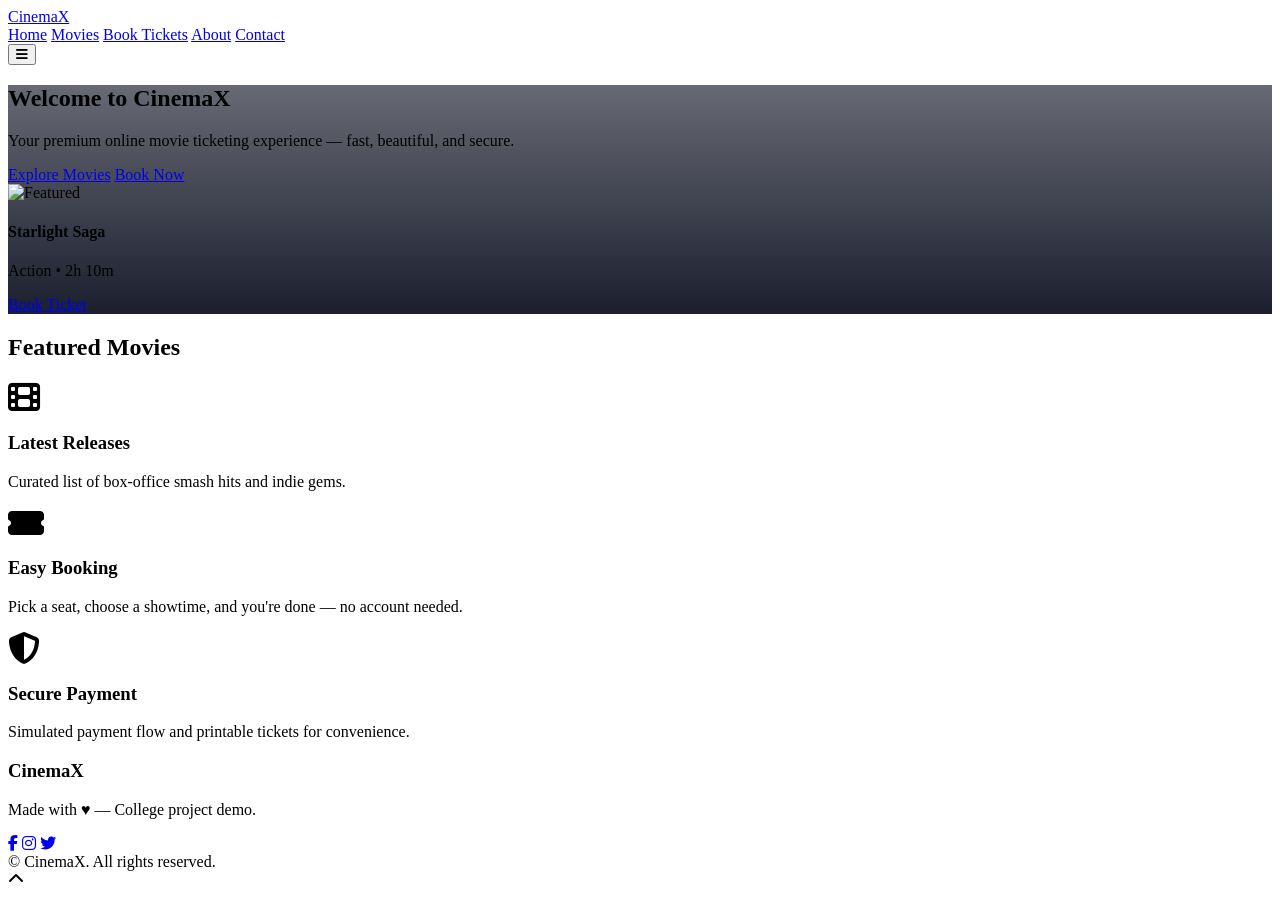
==== index.html @ 313be4de "Add initial HTML structure for CinemaX homepage" ====
<!doctype html>
<html lang="en">
<head>
  <meta charset="utf-8" />
  <meta name="viewport" content="width=device-width,initial-scale=1" />
  <title>CinemaX - Home</title>
  <link href="https://fonts.googleapis.com/css2?family=Poppins:wght@300;400;600;700&display=swap" rel="stylesheet">
  <link rel="stylesheet" href="https://cdnjs.cloudflare.com/ajax/libs/font-awesome/6.4.0/css/all.min.css">
  <link rel="stylesheet" href="css/style.css">
</head>
<body id="home">
  <header class="nav-wrap">
    <div class="container nav">
      <a class="logo" href="index.html">CinemaX</a>
      <nav id="main-nav" class="nav-links">
        <a href="index.html">Home</a>
        <a href="movies.html">Movies</a>
        <a href="booking.html">Book Tickets</a>
        <a href="about.html">About</a>
        <a href="contact.html">Contact</a>
      </nav>
      <button id="nav-toggle" class="nav-toggle"><i class="fa fa-bars"></i></button>
    </div>
  </header>

  <main>
    <section class="hero" style="background-image: linear-gradient(180deg, rgba(2,6,23,0.6), rgba(2,6,23,0.9)), url('images/cinema-bg.jpg');">
      <div class="container hero-inner">
        <div class="hero-text">
          <h1>Welcome to CinemaX</h1>
          <p>Your premium online movie ticketing experience — fast, beautiful, and secure.</p>
          <div class="hero-cta">
            <a class="btn btn-gradient" href="movies.html">Explore Movies</a>
            <a class="btn btn-outline" href="booking.html">Book Now</a>
          </div>
        </div>
        <div class="hero-featured">
          <div class="featured-card glass">
            <img src="images/movie1.svg" alt="Featured" />
            <div class="card-info">
              <h4>Starlight Saga</h4>
              <p class="muted">Action • 2h 10m</p>
              <a class="btn small" href="booking.html?movieId=1">Book Ticket</a>
            </div>
          </div>
        </div>
      </div>
    </section>

    <section class="container featured-movies" id="featured">
      <h2>Featured Movies</h2>
      <div class="grid" id="home-movies">
        <!-- JS will render a few featured cards -->
      </div>
    </section>

    <section class="container extras">
      <div class="grid-3">
        <div class="feature glass">
          <i class="fa fa-film fa-2x"></i>
          <h3>Latest Releases</h3>
          <p>Curated list of box-office smash hits and indie gems.</p>
        </div>
        <div class="feature glass">
          <i class="fa fa-ticket-alt fa-2x"></i>
          <h3>Easy Booking</h3>
          <p>Pick a seat, choose a showtime, and you're done — no account needed.</p>
        </div>
        <div class="feature glass">
          <i class="fa fa-shield-alt fa-2x"></i>
          <h3>Secure Payment</h3>
          <p>Simulated payment flow and printable tickets for convenience.</p>
        </div>
      </div>
    </section>
  </main>

  <footer class="footer">
    <div class="container foot-inner">
      <div>
        <h3>CinemaX</h3>
        <p class="muted">Made with ♥ — College project demo.</p>
      </div>
      <div class="socials">
        <a href="#"><i class="fab fa-facebook-f"></i></a>
        <a href="#"><i class="fab fa-instagram"></i></a>
        <a href="#"><i class="fab fa-twitter"></i></a>
      </div>
    </div>
    <div class="copyright">© <span id="year"></span> CinemaX. All rights reserved.</div>
    <a id="backTop" class="back-top" title="Back to top"><i class="fa fa-chevron-up"></i></a>
  </footer>

  <script src="js/script.js"></script>
</body>
</html>
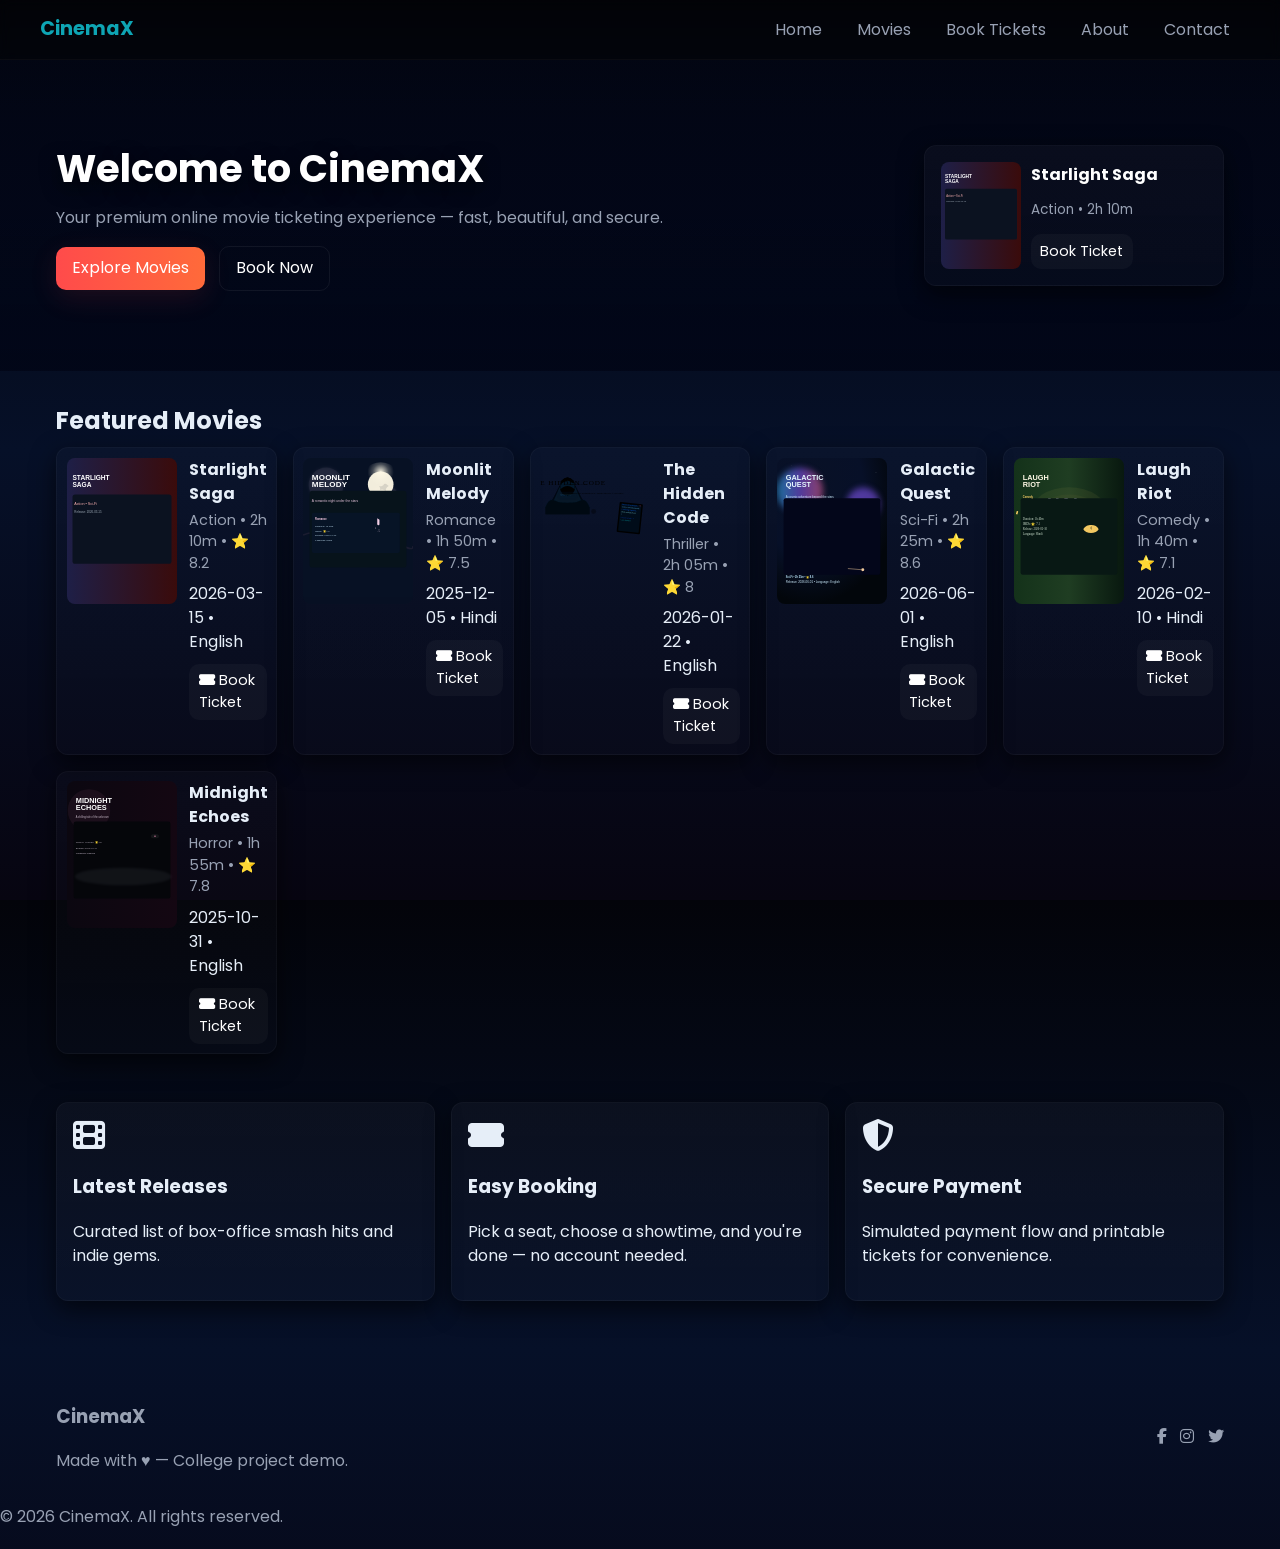
==== commit c90e840e: "Fix link to movie page in index.html" ====
--- a/index.html
+++ b/index.html
@@ -30,7 +30,7 @@
           <h1>Welcome to CinemaX</h1>
           <p>Your premium online movie ticketing experience — fast, beautiful, and secure.</p>
           <div class="hero-cta">
-            <a class="btn btn-gradient" href="movies.html">Explore Movies</a>
+            <a class="btn btn-gradient" href="movie.html">Explore Movies</a>
             <a class="btn btn-outline" href="booking.html">Book Now</a>
           </div>
         </div>
--- a/css/style.css
+++ b/css/style.css
@@ -0,0 +1,141 @@
+
+
+/* style.css - CinemaX
+   Modern, responsive dark cinema theme
+   Well-commented and organized for a college project.
+*/
+
+:root{
+  --bg:#05060a;
+  --card:#0f1724;
+  --muted:#98a1b3;
+  --accent1:#ff3b3b; /* red */
+  --accent2:#0ea5b4; /* teal */
+  --glass: rgba(255,255,255,0.04);
+  --glass-2: rgba(255,255,255,0.02);
+  --shadow: 0 8px 24px rgba(0,0,0,0.6);
+  --green:#28a745;
+  --blue:#007bff;
+  --red:#dc3545;
+  --max-width:1200px;
+  font-family: 'Poppins', sans-serif;
+}
+
+*{box-sizing:border-box}
+html,body{height:100%}
+body{
+  margin:0;
+  background:linear-gradient(180deg,#03040a 0%, #061028 50%, #070511 100%);
+  color:#e6eef8;
+  -webkit-font-smoothing:antialiased;
+  -moz-osx-font-smoothing:grayscale;
+  line-height:1.5;
+}
+
+/* Utility containers */
+.container{
+  max-width:var(--max-width);
+  margin:0 auto;
+  padding:1rem;
+}
+
+/* Navigation */
+.nav-wrap{position:sticky;top:0;z-index:60;background:linear-gradient(180deg, rgba(0,0,0,0.25), rgba(0,0,0,0.15));backdrop-filter: blur(6px);border-bottom:1px solid rgba(255,255,255,0.03)}
+.nav{display:flex;align-items:center;justify-content:space-between;padding:0.75rem 0}
+.logo{font-weight:700;color:var(--accent2);font-size:1.2rem;text-decoration:none}
+.nav-links{display:flex;gap:1rem;align-items:center}
+.nav-links a{color:var(--muted);text-decoration:none;padding:0.35rem 0.6rem;border-radius:8px;transition:all .18s}
+.nav-links a:hover, .nav-links a.active{color:#fff;background:rgba(255,255,255,0.03)}
+.nav-toggle{display:none;background:none;border:none;color:var(--muted);font-size:1.1rem}
+
+/* Hero */
+.hero{padding:4rem 0;color:#fff;background-size:cover;background-position:center;animation:fadeIn .9s ease both}
+.hero-inner{display:flex;gap:2rem;align-items:center;justify-content:space-between}
+.hero-text{flex:1;max-width:640px}
+.hero-text h1{font-size:2.4rem;margin:0 0 .5rem;text-shadow:0 6px 18px rgba(0,0,0,0.6)}
+.hero-text p{color:var(--muted);margin:0 0 1rem}
+.hero-cta .btn{margin-right:.6rem}
+.hero-featured{width:300px}
+
+/* Cards & grids */
+.grid{display:grid;grid-template-columns:repeat(auto-fit,minmax(200px,1fr));gap:1rem}
+.grid-3{display:grid;grid-template-columns:repeat(auto-fit,minmax(220px,1fr));gap:1rem;margin-top:1rem}
+.featured-movies h2{margin:1rem 0 0.5rem}
+.featured-card{display:flex;gap:0.6rem;align-items:center;padding:.8rem;border-radius:12px;background:linear-gradient(180deg, rgba(255,255,255,0.02), rgba(255,255,255,0.01));box-shadow:var(--shadow)}
+.featured-card img{width:80px;border-radius:8px;object-fit:cover}
+.card-info h4{margin:0 0 .25rem}
+.card-info .muted{color:var(--muted);font-size:.85rem}
+
+/* Glass panels */
+.glass{background:linear-gradient(180deg, rgba(255,255,255,0.03), rgba(255,255,255,0.02));border-radius:12px;padding:1rem;box-shadow:var(--shadow);border:1px solid rgba(255,255,255,0.03)}
+
+/* Buttons */
+.btn{display:inline-block;padding:.6rem 1rem;border-radius:10px;background:rgba(255,255,255,0.03);color:#fff;border:none;cursor:pointer;text-decoration:none}
+.btn.small{padding:.4rem .6rem;font-size:.9rem}
+.btn:focus{outline:2px solid rgba(255,255,255,0.06)}
+.btn-gradient{background:linear-gradient(90deg,#ff4b4b,#ff6a3a);box-shadow:0 8px 28px rgba(255,75,75,0.12)}
+.btn-outline{background:transparent;border:1px solid rgba(255,255,255,0.06)}
+.btn-cta{background:linear-gradient(90deg,#0ea5b4,#2dd4bf);color:#021;}
+
+/* Movies grid */
+.movies-grid{margin-top:1rem}
+.movie-card{background:linear-gradient(180deg, rgba(255,255,255,0.02), rgba(255,255,255,0.01));padding:0.6rem;border-radius:12px;display:flex;gap:0.8rem;align-items:flex-start;transition:transform .18s, box-shadow .18s}
+.movie-card:hover{transform:translateY(-6px);box-shadow:0 14px 34px rgba(0,0,0,0.55)}
+.movie-card img{width:110px;border-radius:8px;flex-shrink:0}
+.movie-meta{flex:1}
+.movie-meta h4{margin:0 0 .25rem}
+.meta-small{color:var(--muted);font-size:.9rem;margin-bottom:.5rem}
+
+/* Booking layout */
+.booking-main{display:flex;gap:1rem;align-items:flex-start}
+.booking-left{flex:1}
+.booking-right{width:320px;position:sticky;top:90px;height:fit-content}
+.booking-form .form-row{margin-bottom:.9rem}
+.booking-form label{display:block;font-size:.9rem;margin-bottom:.35rem;color:var(--muted)}
+.booking-form input, .booking-form select{width:100%;padding:.6rem;border-radius:8px;border:1px solid rgba(255,255,255,0.04);background:transparent;color:#fff}
+
+/* Seat map */
+.seat-map{display:grid;grid-template-columns:repeat(12,1fr);gap:8px;padding:0.6rem;border-radius:8px;background:var(--glass-2);margin-top:.6rem}
+.seat{width:100%;padding:10px 6px;border-radius:6px;display:inline-block;text-align:center;cursor:pointer;box-shadow:inset 0 -3px 6px rgba(0,0,0,0.2)}
+.seat.available{background:linear-gradient(180deg,var(--green),#1e7a3a)}
+.seat.selected{background:linear-gradient(180deg,var(--blue),#0065d1)}
+.seat.booked{background:linear-gradient(180deg,var(--red),#b2232b);cursor:not-allowed;opacity:0.95}
+.legend span{display:inline-flex;gap:.5rem;align-items:center;margin-right:.8rem;color:var(--muted)}
+.legend .seat{width:16px;height:16px;padding:0;border-radius:4px;display:inline-block}
+
+/* Summary */
+.summary{padding:1rem;border-radius:12px}
+.summary h3{margin-top:0}
+.summary .summary-body p{margin:0.35rem 0;color:var(--muted)}
+.summary .total{margin-top:1rem;color:#fff}
+
+/* Loading/Confirmation */
+.loading{display:flex;flex-direction:column;align-items:center;gap:.6rem;padding:1rem}
+.spinner{width:48px;height:48px;border-radius:50%;border:5px solid rgba(255,255,255,0.06);border-top-color:var(--accent2);animation:spin 1s linear infinite}
+.confirmation.hidden{display:none}
+.confirmation{padding:1rem;border-radius:12px}
+
+/* Footer */
+.footer{margin-top:2rem;padding:1.2rem 0;color:var(--muted)}
+.footer .foot-inner{display:flex;justify-content:space-between;align-items:center}
+.socials a{color:var(--muted);margin-left:.6rem}
+
+/* Back to top */
+.back-top{position:fixed;right:18px;bottom:18px;background:linear-gradient(90deg,#ff4b4b,#ff6a3a);color:#fff;padding:.6rem;border-radius:50%;box-shadow:0 10px 30px rgba(0,0,0,0.45);display:none;align-items:center;justify-content:center;z-index:999}
+
+/* Small screens */
+@media (max-width:900px){
+  .hero-inner{flex-direction:column;align-items:flex-start}
+  .nav-links{display:none;position:absolute;top:64px;right:12px;background:rgba(0,0,0,0.6);padding:1rem;border-radius:12px;flex-direction:column}
+  .nav-toggle{display:block}
+  .booking-main{flex-direction:column}
+  .booking-right{position:relative;width:100%;top:auto}
+  .seat-map{grid-template-columns:repeat(8,1fr)}
+  .grid-3{grid-template-columns:1fr}
+  .featured-card img{width:64px}
+  .hero-featured{width:100%}
+}
+
+/* Animations */
+@keyframes spin{to{transform:rotate(360deg)}}
+@keyframes fadeIn{from{opacity:0;transform:translateY(10px)}to{opacity:1;transform:none}}
